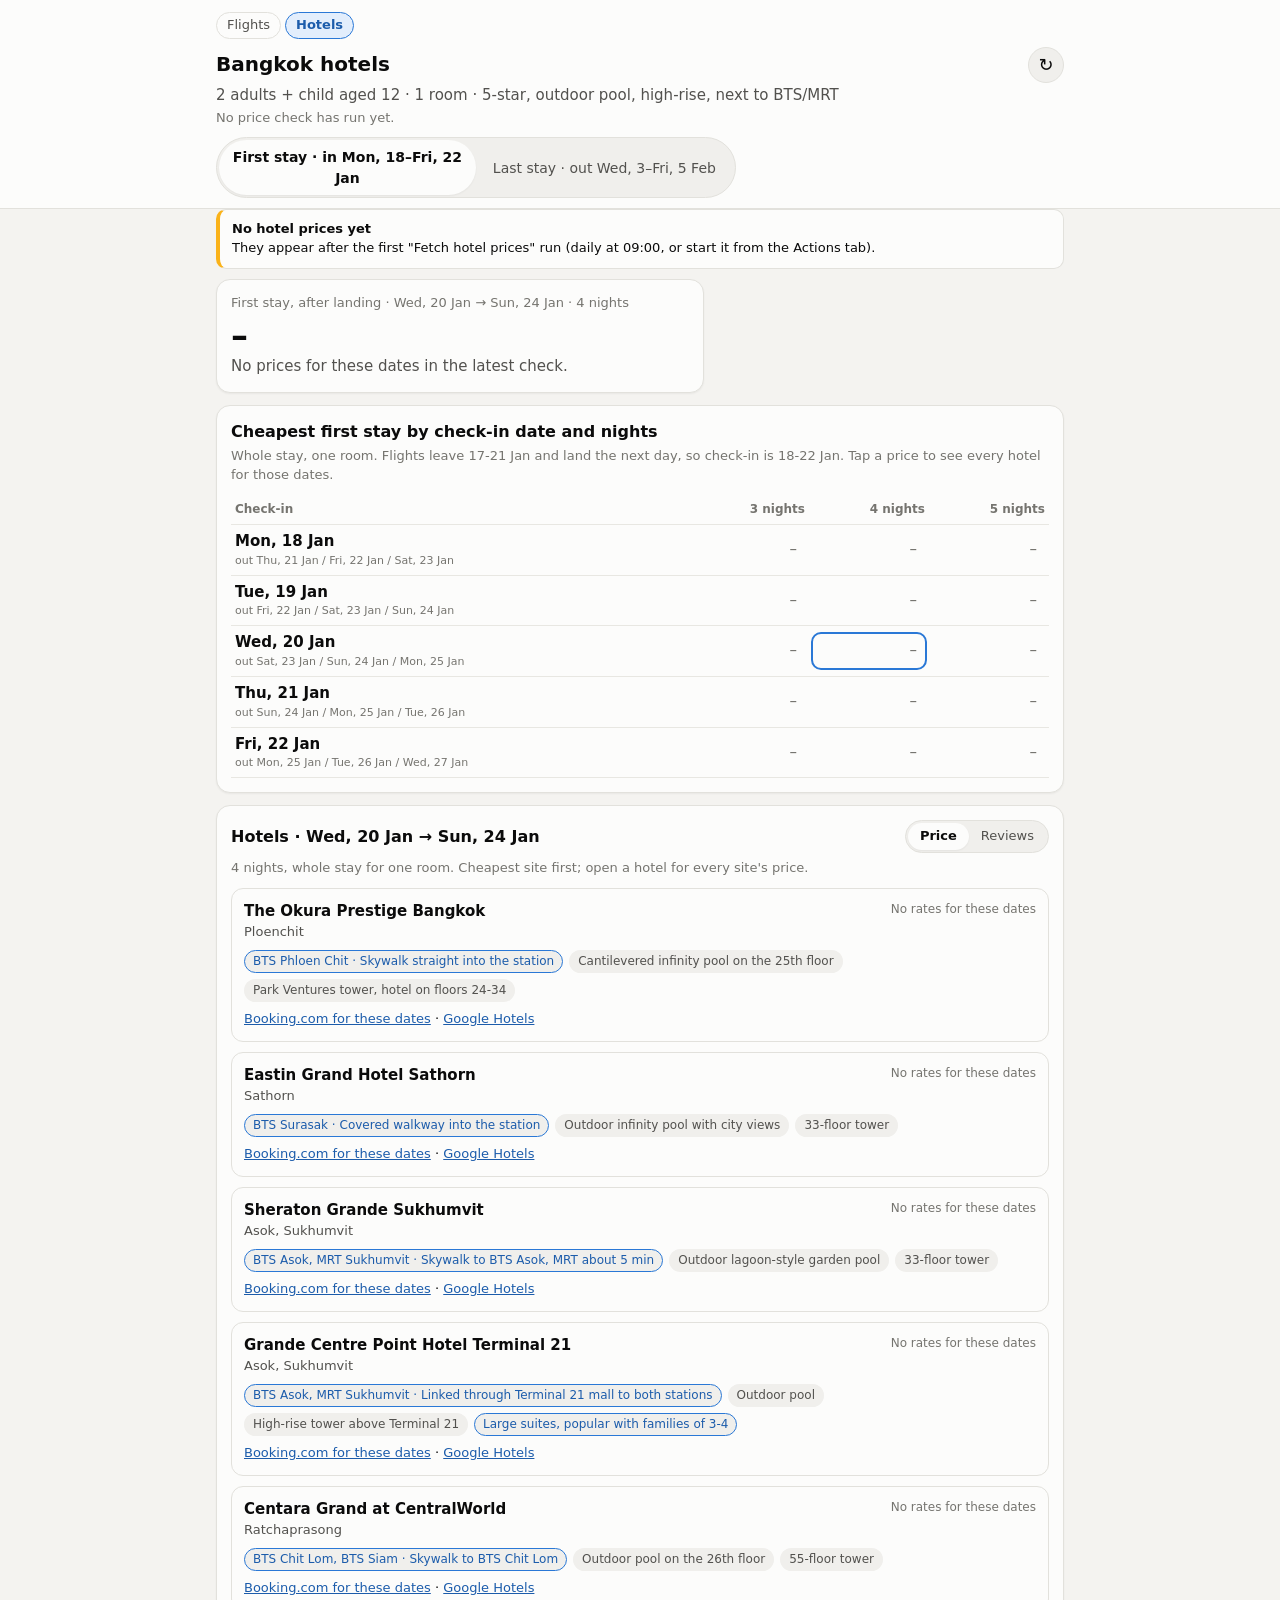
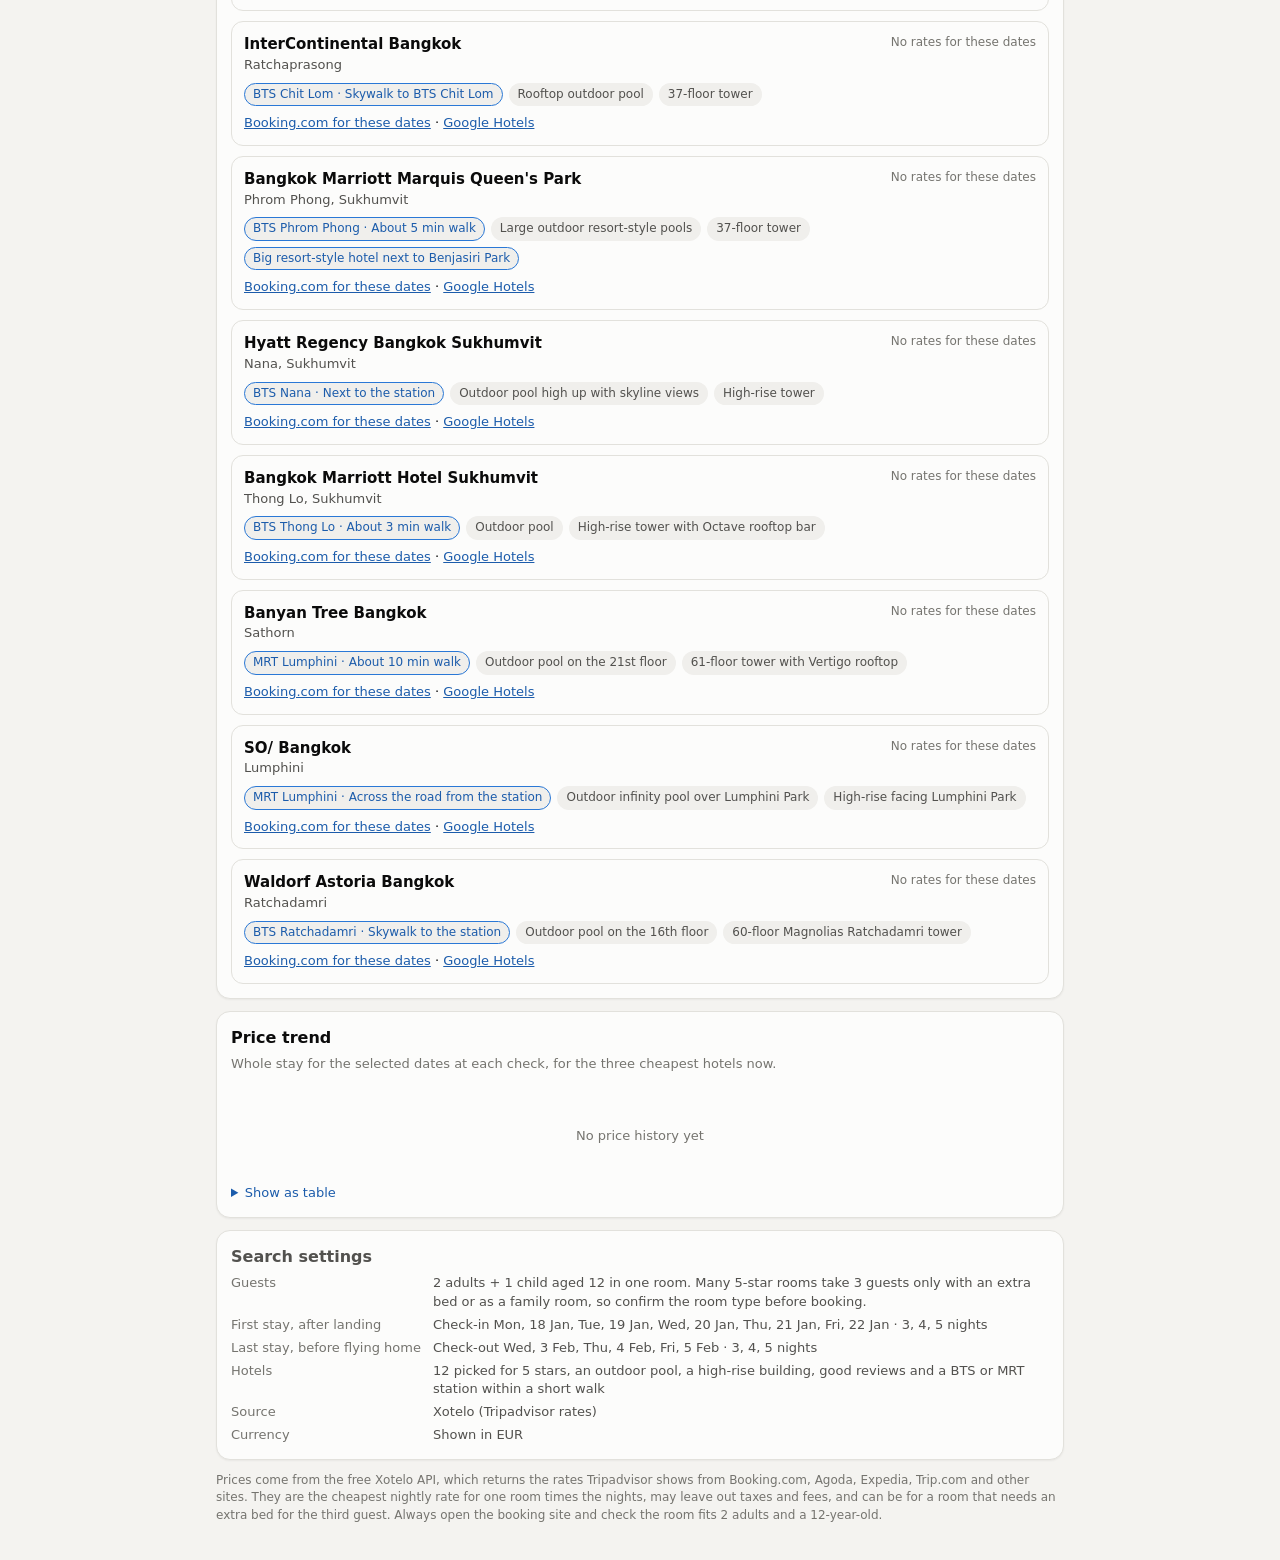
==== site/hotels.html @ 44b20171 "Add Bangkok hotel price tracker: daily fetch and a hotels dashboard page Free Xotelo API (Tripadviso" ====
<!doctype html>
<html lang="en">
<head>
  <meta charset="utf-8">
  <meta name="viewport" content="width=device-width, initial-scale=1, viewport-fit=cover">
  <title>Bangkok hotels</title>
  <meta name="robots" content="noindex">
  <meta name="theme-color" content="#fcfcfb" media="(prefers-color-scheme: light)">
  <meta name="theme-color" content="#1a1a19" media="(prefers-color-scheme: dark)">
  <link rel="icon" href="data:image/svg+xml,%3Csvg xmlns='http://www.w3.org/2000/svg' viewBox='0 0 100 100'%3E%3Ctext y='.9em' font-size='90'%3E%F0%9F%8F%A8%3C/text%3E%3C/svg%3E">
  <link rel="stylesheet" href="style.css">
</head>
<body>
  <header class="top">
    <div class="wrap">
      <nav class="page-nav" aria-label="Dashboards"><a href="./">Flights</a><span aria-current="page">Hotels</span></nav>
      <div class="top-row">
        <h1>Bangkok hotels</h1>
        <button id="refresh" class="icon-btn" type="button" aria-label="Reload data" title="Reload data">&#x21bb;</button>
      </div>
      <p class="route-name" id="guests"></p>
      <p class="meta" id="meta">Loading&hellip;</p>
      <div class="seg source-switch" role="group" aria-label="Which stay" id="stay-switch"></div>
    </div>
  </header>

  <main class="wrap" id="main">
    <div id="alerts"></div>

    <section class="hero" id="hero" aria-live="polite"></section>

    <section class="card">
      <h2 id="matrix-title">Cheapest stay by date and nights</h2>
      <p class="hint" id="matrix-hint">Whole stay, one room. Tap a price to see every hotel for those dates.</p>
      <div class="table-scroll"><table class="matrix" id="matrix"></table></div>
    </section>

    <section class="card" id="hotels-card">
      <div class="section-head">
        <h2 id="hotels-title">Hotels</h2>
        <div class="seg" role="group" aria-label="Sort hotels" id="sort-switch"></div>
      </div>
      <p class="hint" id="hotels-hint"></p>
      <ol class="options" id="hotels"></ol>
    </section>

    <section class="card">
      <div class="section-head">
        <h2>Price trend</h2>
      </div>
      <p class="hint" id="trend-hint">Whole stay for the selected dates at each check, for the three cheapest hotels now.</p>
      <div class="legend" id="trend-legend"></div>
      <div class="chart" id="chart"></div>
      <details class="table-view">
        <summary>Show as table</summary>
        <div class="table-scroll"><table class="history" id="history-table"></table></div>
      </details>
    </section>

    <section class="card small" id="search-info"></section>
  </main>

  <footer class="wrap foot">
    <p>Prices come from the free Xotelo API, which returns the rates Tripadvisor shows from Booking.com, Agoda, Expedia, Trip.com and other sites. They are the cheapest nightly rate for one room times the nights, may leave out taxes and fees, and can be for a room that needs an extra bed for the third guest. Always open the booking site and check the room fits 2 adults and a 12-year-old.</p>
  </footer>

  <div class="tooltip" id="tooltip" role="status" hidden></div>
  <script src="hotels.js" defer></script>
</body>
</html>
---- site/style.css ----
:root {
  color-scheme: light;
  --bg: #f4f3f0;
  --surface: #fcfcfb;
  --surface-2: #f0efec;
  --border: #e2e1dc;
  --text: #0b0b0b;
  --text-2: #52514e;
  --text-3: #75746f;
  --accent: #2a78d6;
  --accent-ink: #1c5cab;
  --accent-soft: #e3eefc;
  --grid: #e8e7e2;
  --series-1: #2a78d6;
  --series-2: #eb6834;
  --series-3: #1baf7a;
  --good: #0ca30c;
  --good-ink: #006300;
  --warn: #fab219;
  --warn-ink: #8a5a00;
  --bad: #d03b3b;
  --bad-ink: #b02b2b;
  --best-bg: #e5f4e5;
  --shadow: 0 1px 2px rgba(0,0,0,.05);
}
@media (prefers-color-scheme: dark) {
  :root:not([data-theme="light"]) {
    color-scheme: dark;
    --bg: #121211;
    --surface: #1a1a19;
    --surface-2: #262624;
    --border: #33332f;
    --text: #f0efec;
    --text-2: #c3c2b7;
    --text-3: #9a998f;
    --accent: #3987e5;
    --accent-ink: #86b6ef;
    --accent-soft: #1f3350;
    --grid: #2c2c29;
    --series-1: #3987e5;
    --series-2: #d95926;
    --series-3: #199e70;
    --good-ink: #5cc95c;
    --warn-ink: #fab219;
    --bad-ink: #f08080;
    --best-bg: #17321a;
    --shadow: none;
  }
}
:root[data-theme="dark"] {
  color-scheme: dark;
  --bg: #121211;
  --surface: #1a1a19;
  --surface-2: #262624;
  --border: #33332f;
  --text: #f0efec;
  --text-2: #c3c2b7;
  --text-3: #9a998f;
  --accent: #3987e5;
  --accent-ink: #86b6ef;
  --accent-soft: #1f3350;
  --grid: #2c2c29;
  --series-1: #3987e5;
  --series-2: #d95926;
  --series-3: #199e70;
  --good-ink: #5cc95c;
  --warn-ink: #fab219;
  --bad-ink: #f08080;
  --best-bg: #17321a;
  --shadow: none;
}

* { box-sizing: border-box; }
html { -webkit-text-size-adjust: 100%; }
body {
  margin: 0;
  background: var(--bg);
  color: var(--text);
  font: 15px/1.45 system-ui, -apple-system, "Segoe UI", Roboto, sans-serif;
  font-variant-numeric: tabular-nums;
}
.wrap { max-width: 880px; margin: 0 auto; padding: 0 16px; }
.sr-only { position: absolute; width: 1px; height: 1px; overflow: hidden; clip: rect(0 0 0 0); }
h1 { font-size: 20px; margin: 0; }
h2 { font-size: 16px; margin: 0 0 4px; }
a { color: var(--accent-ink); }
button { font: inherit; color: inherit; }

.top { background: var(--surface); border-bottom: 1px solid var(--border); padding: 12px 0 10px; padding-top: max(12px, env(safe-area-inset-top)); }
.top-row { display: flex; align-items: center; justify-content: space-between; gap: 8px; }
.icon-btn { border: 1px solid var(--border); background: var(--surface-2); border-radius: 999px; width: 36px; height: 36px; font-size: 18px; cursor: pointer; }
.icon-btn.spin { animation: spin .8s linear infinite; }
@keyframes spin { to { transform: rotate(360deg); } }
.route-pick select { margin-top: 6px; width: 100%; padding: 8px; border-radius: 8px; border: 1px solid var(--border); background: var(--surface-2); color: var(--text); font: inherit; }
.route-name { margin: 2px 0 0; color: var(--text-2); }
.meta { margin: 2px 0 0; color: var(--text-3); font-size: 13px; }

main { padding-top: 12px; padding-bottom: 8px; }
.card { background: var(--surface); border: 1px solid var(--border); border-radius: 14px; padding: 14px; margin-bottom: 12px; box-shadow: var(--shadow); }
.card.small { font-size: 13px; color: var(--text-2); }
.hint { margin: 0 0 10px; color: var(--text-3); font-size: 13px; }
.section-head { display: flex; align-items: center; justify-content: space-between; gap: 8px; flex-wrap: wrap; margin-bottom: 6px; }
.section-head h2 { margin: 0; }
.count { color: var(--text-3); font-size: 13px; }

.alert { border-radius: 10px; padding: 10px 12px; margin-bottom: 10px; font-size: 13px; border: 1px solid var(--border); background: var(--surface); }
.alert b { display: block; }
.alert.warn { border-left: 4px solid var(--warn); }
.alert.err { border-left: 4px solid var(--bad); }

/* hero */
.hero { display: grid; grid-template-columns: 1fr; gap: 12px; margin-bottom: 12px; }
@media (min-width: 640px) { .hero { grid-template-columns: 1.4fr 1fr; } }
.hero-main { background: var(--surface); border: 1px solid var(--border); border-radius: 14px; padding: 14px; box-shadow: var(--shadow); }
.hero-label { font-size: 13px; color: var(--text-3); }
.hero-price { font-size: 34px; font-weight: 700; line-height: 1.1; margin: 4px 0 2px; letter-spacing: -.5px; }
.hero-pp { color: var(--text-2); }
.hero-what { margin-top: 8px; display: flex; flex-wrap: wrap; gap: 6px; align-items: center; }
.hero-route { margin-top: 8px; }
.hero-side { display: grid; grid-template-columns: 1fr 1fr; gap: 12px; }
.stat { background: var(--surface); border: 1px solid var(--border); border-radius: 14px; padding: 12px; box-shadow: var(--shadow); }
.stat .v { font-size: 20px; font-weight: 650; margin-top: 2px; }
.stat .s { font-size: 12px; color: var(--text-3); }
.delta-down { color: var(--good-ink); }
.delta-up { color: var(--bad-ink); }

/* badges */
.badge { display: inline-flex; align-items: center; gap: 4px; font-size: 12px; padding: 2px 8px; border-radius: 999px; background: var(--surface-2); color: var(--text-2); white-space: nowrap; border: 1px solid transparent; }
.badge.src-api { border-color: var(--border); }
.badge.src-scraper { border-color: var(--border); border-style: dashed; }
.badge.flex { color: var(--accent-ink); border-color: var(--accent); }
.badge.long { color: var(--warn-ink); border-color: var(--warn); }
.bag::before { content: ""; width: 8px; height: 8px; border-radius: 50%; display: inline-block; background: var(--text-3); }
.bag.included::before { background: var(--good); }
.bag.fare-dependent::before { background: var(--warn); }
.bag.extra::before { background: var(--bad); }
.bag.included { color: var(--good-ink); }
.bag.fare-dependent { color: var(--warn-ink); }
.bag.extra { color: var(--bad-ink); }

/* matrix */
.table-scroll { overflow-x: auto; -webkit-overflow-scrolling: touch; }
table { border-collapse: collapse; width: 100%; }
.matrix th, .matrix td { padding: 6px 4px; text-align: right; border-bottom: 1px solid var(--grid); }
.matrix th:first-child, .matrix td:first-child { text-align: left; }
.matrix thead th { font-size: 12px; color: var(--text-3); font-weight: 600; }
.matrix td button { white-space: nowrap; border: 0; background: none; padding: 6px 8px; border-radius: 8px; cursor: pointer; width: 100%; text-align: right; }
.matrix td button:hover { background: var(--surface-2); }
.matrix td button.active { outline: 2px solid var(--accent); }
.matrix td.best button { background: var(--best-bg); font-weight: 700; }
.matrix .sub { white-space: normal; display: block; font-size: 11px; color: var(--text-3); font-weight: 400; }
.matrix .ap { font-weight: 600; }
.matrix .ap small { display: block; color: var(--text-3); font-weight: 400; font-size: 11px; }
.matrix .none { color: var(--text-3); }

/* filters */
.filters { display: flex; flex-direction: column; gap: 8px; margin: 8px 0 12px; }
.chips { display: flex; gap: 6px; overflow-x: auto; padding-bottom: 2px; scrollbar-width: none; }
.chips::-webkit-scrollbar { display: none; }
.chip { flex: none; border: 1px solid var(--border); background: var(--surface); border-radius: 999px; padding: 6px 12px; font-size: 13px; cursor: pointer; white-space: nowrap; }
.chip[aria-pressed="true"] { background: var(--accent-soft); border-color: var(--accent); color: var(--accent-ink); font-weight: 600; }
.chip-label { flex: none; align-self: center; font-size: 12px; color: var(--text-3); min-width: 52px; }

/* options */
.options { list-style: none; margin: 0; padding: 0; display: flex; flex-direction: column; gap: 10px; }
.opt { border: 1px solid var(--border); border-radius: 12px; padding: 12px; background: var(--surface); }
.opt.top { border-color: var(--good); }
.opt-head { display: flex; justify-content: space-between; gap: 10px; align-items: flex-start; }
.opt-air { font-weight: 650; }
.opt-route { color: var(--text-2); font-size: 13px; }
.opt-price { text-align: right; flex: none; }
.opt-price .t { font-size: 20px; font-weight: 700; }
.opt-price .p { font-size: 12px; color: var(--text-3); }
.opt-badges { display: flex; flex-wrap: wrap; gap: 6px; margin-top: 8px; }
.opt details { margin-top: 8px; }
.opt summary { cursor: pointer; color: var(--accent-ink); font-size: 13px; }
.legs { margin: 8px 0 0; padding: 0; list-style: none; font-size: 13px; }
.legs li { padding: 4px 0; border-top: 1px dashed var(--grid); }
.legs .dir { font-weight: 600; margin-top: 6px; border: 0; }
.legs .lay { color: var(--text-3); }
.opt-note { font-size: 12px; color: var(--text-3); margin-top: 6px; }
.opt-links { margin-top: 8px; font-size: 13px; }
.more-btn { margin-top: 12px; width: 100%; padding: 10px; border-radius: 10px; border: 1px solid var(--border); background: var(--surface-2); cursor: pointer; }
.empty { color: var(--text-3); padding: 12px 0; }

/* segmented control */
.seg { display: inline-flex; border: 1px solid var(--border); border-radius: 999px; padding: 2px; background: var(--surface-2); }
.seg button { border: 0; background: none; padding: 4px 12px; border-radius: 999px; font-size: 13px; cursor: pointer; color: var(--text-2); }
.seg button[aria-pressed="true"] { background: var(--surface); color: var(--text); font-weight: 600; box-shadow: var(--shadow); }

.source-switch { display: flex; width: 100%; margin-top: 10px; }
.source-switch[hidden] { display: none; }
@media (min-width: 640px) { #flex-switch { margin-left: 8px; } }
.source-switch button { flex: 1; padding: 7px 8px; font-size: 14px; }
.source-switch .n { font-size: 11px; color: var(--text-3); font-weight: 400; }
@media (min-width: 640px) { .source-switch { display: inline-flex; width: auto; } }

/* chart */
.legend { display: flex; flex-wrap: wrap; gap: 12px; font-size: 13px; color: var(--text-2); margin-bottom: 12px; }
.legend span { display: inline-flex; align-items: center; gap: 6px; }
.legend i { width: 14px; height: 3px; border-radius: 2px; display: inline-block; }
.chart { position: relative; width: 100%; touch-action: pan-y; }
.chart svg { display: block; width: 100%; height: auto; overflow: visible; }
.chart .grid line { stroke: var(--grid); stroke-width: 1; }
.chart .axis text { fill: var(--text-3); font-size: 11px; }
.chart .line { fill: none; stroke-width: 2; stroke-linejoin: round; stroke-linecap: round; }
.chart .dot { stroke: var(--surface); stroke-width: 2; }
.chart .end-label { font-size: 11px; fill: var(--text-2); }
.chart .xhair { stroke: var(--text-3); stroke-width: 1; stroke-dasharray: 3 3; }
.chart .empty-msg { fill: var(--text-3); font-size: 13px; }
.history th, .history td { padding: 4px 6px; border-bottom: 1px solid var(--grid); text-align: right; font-size: 13px; white-space: nowrap; }
.history th:first-child, .history td:first-child { text-align: left; }
.table-view { margin-top: 8px; }
.table-view summary { cursor: pointer; color: var(--accent-ink); font-size: 13px; }

.tooltip { position: fixed; z-index: 10; pointer-events: none; background: var(--surface); color: var(--text); border: 1px solid var(--border); border-radius: 10px; padding: 8px 10px; font-size: 12px; box-shadow: 0 4px 16px rgba(0,0,0,.15); min-width: 140px; }
.tooltip .tt-h { color: var(--text-3); margin-bottom: 4px; }
.tooltip .tt-r { display: flex; justify-content: space-between; gap: 12px; align-items: center; }
.tooltip .tt-r i { width: 10px; height: 3px; border-radius: 2px; display: inline-block; margin-right: 6px; }

.info-grid { display: grid; grid-template-columns: auto 1fr; gap: 4px 12px; margin: 6px 0 0; }
.info-grid dt { color: var(--text-3); }
.info-grid dd { margin: 0; }
.foot { color: var(--text-3); font-size: 12px; padding-bottom: max(24px, env(safe-area-inset-bottom)); }
@media (max-width: 480px) {
  .matrix td button { padding: 6px 4px; font-size: 13px; }
  .matrix thead th { font-size: 11px; }
}

/* links between the flight and hotel pages */
.page-nav { display: flex; gap: 4px; margin-bottom: 8px; font-size: 13px; }
.page-nav a, .page-nav span { padding: 3px 10px; border-radius: 999px; border: 1px solid var(--border); text-decoration: none; color: var(--text-2); }
.page-nav a:hover { background: var(--surface-2); }
.page-nav [aria-current] { background: var(--accent-soft); border-color: var(--accent); color: var(--accent-ink); font-weight: 600; }
.badge.rating { color: var(--good-ink); border-color: var(--good); }
.badge.transit { color: var(--accent-ink); border-color: var(--accent); }
.opt-badges .badge, .hero-what .badge { white-space: normal; }
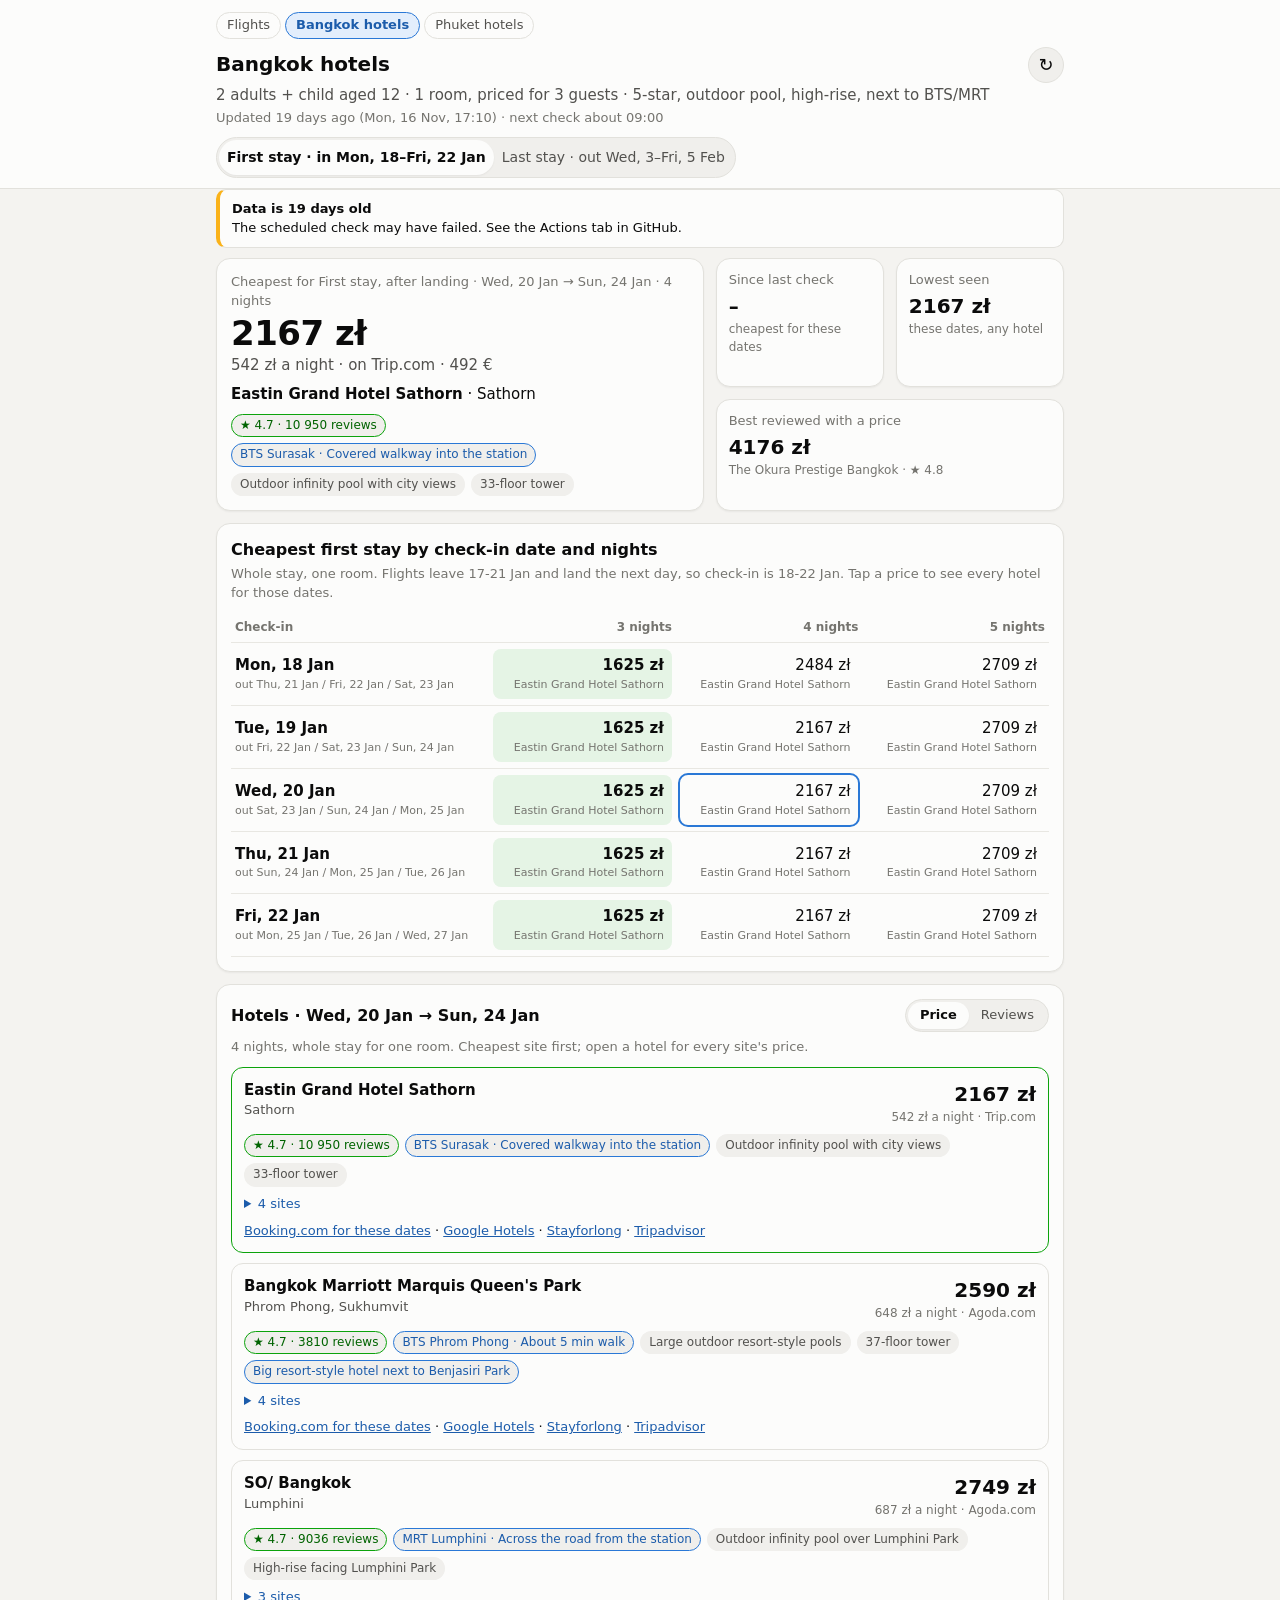
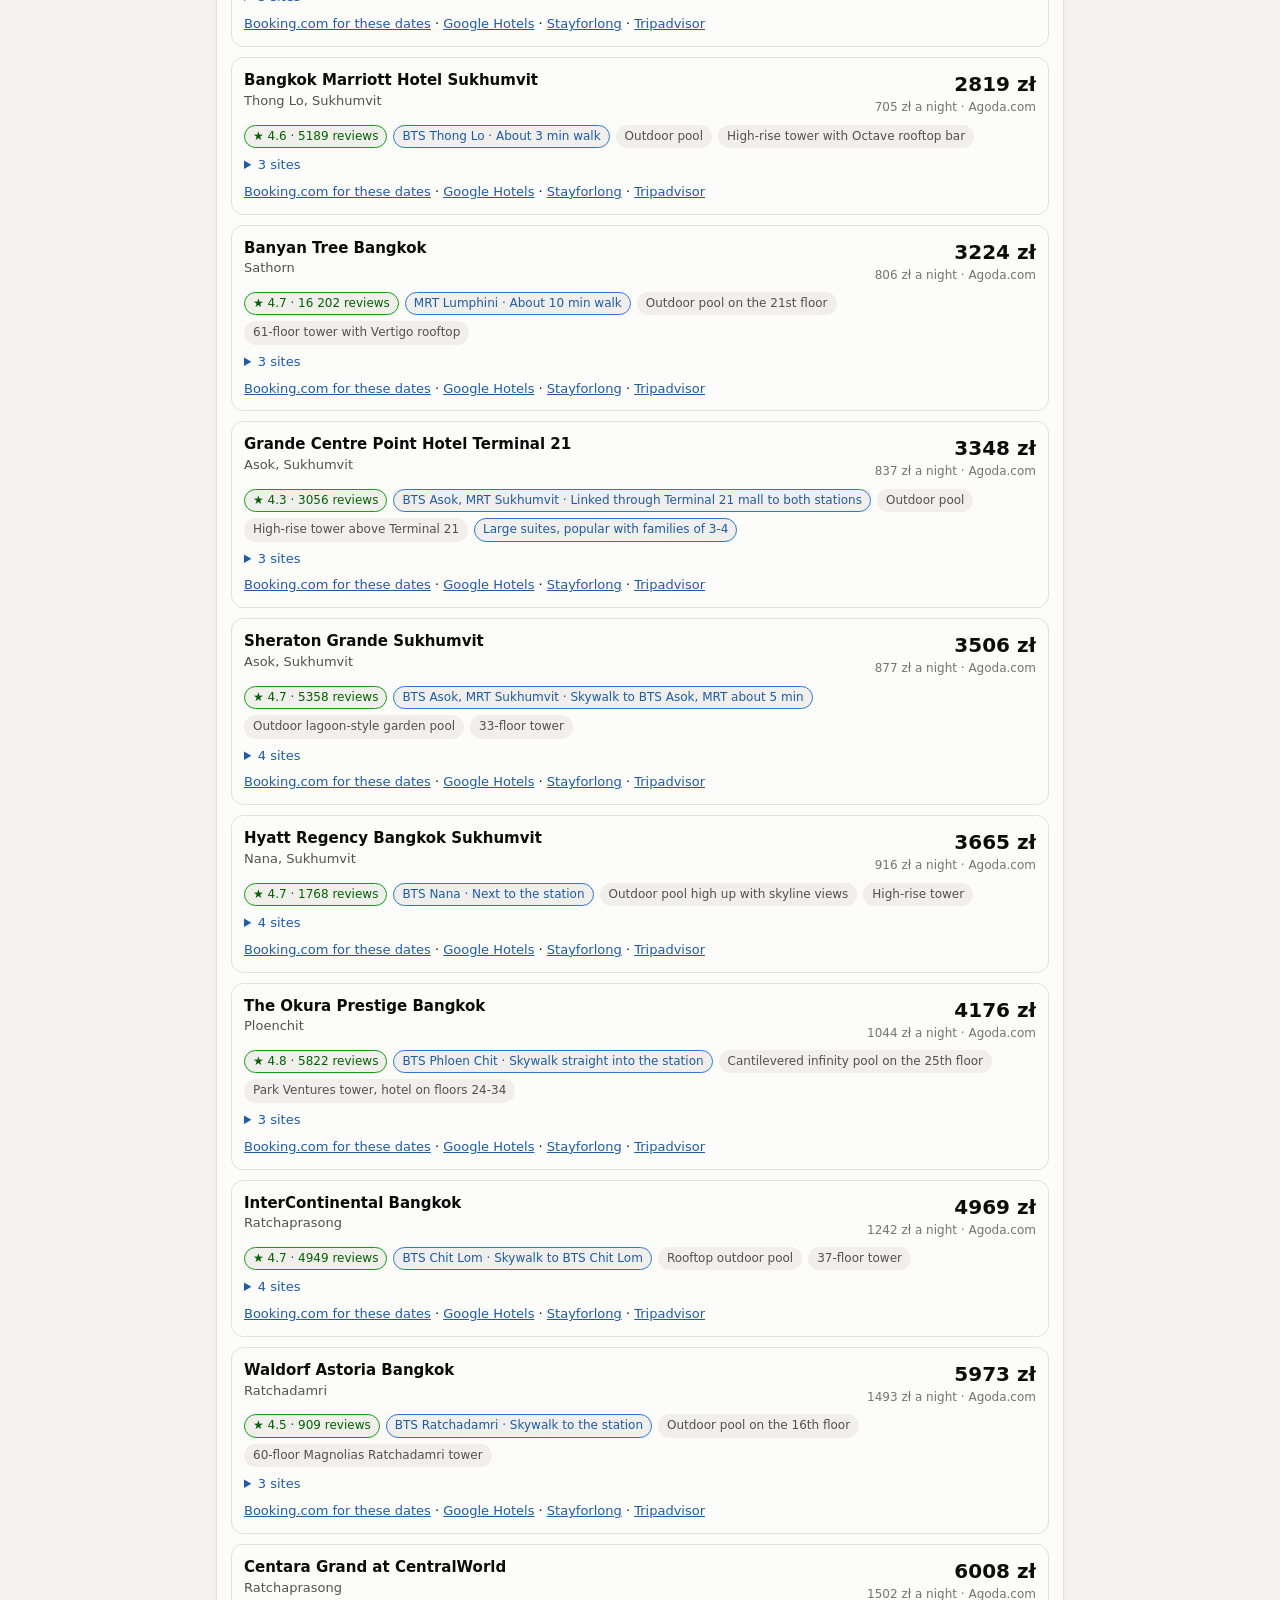
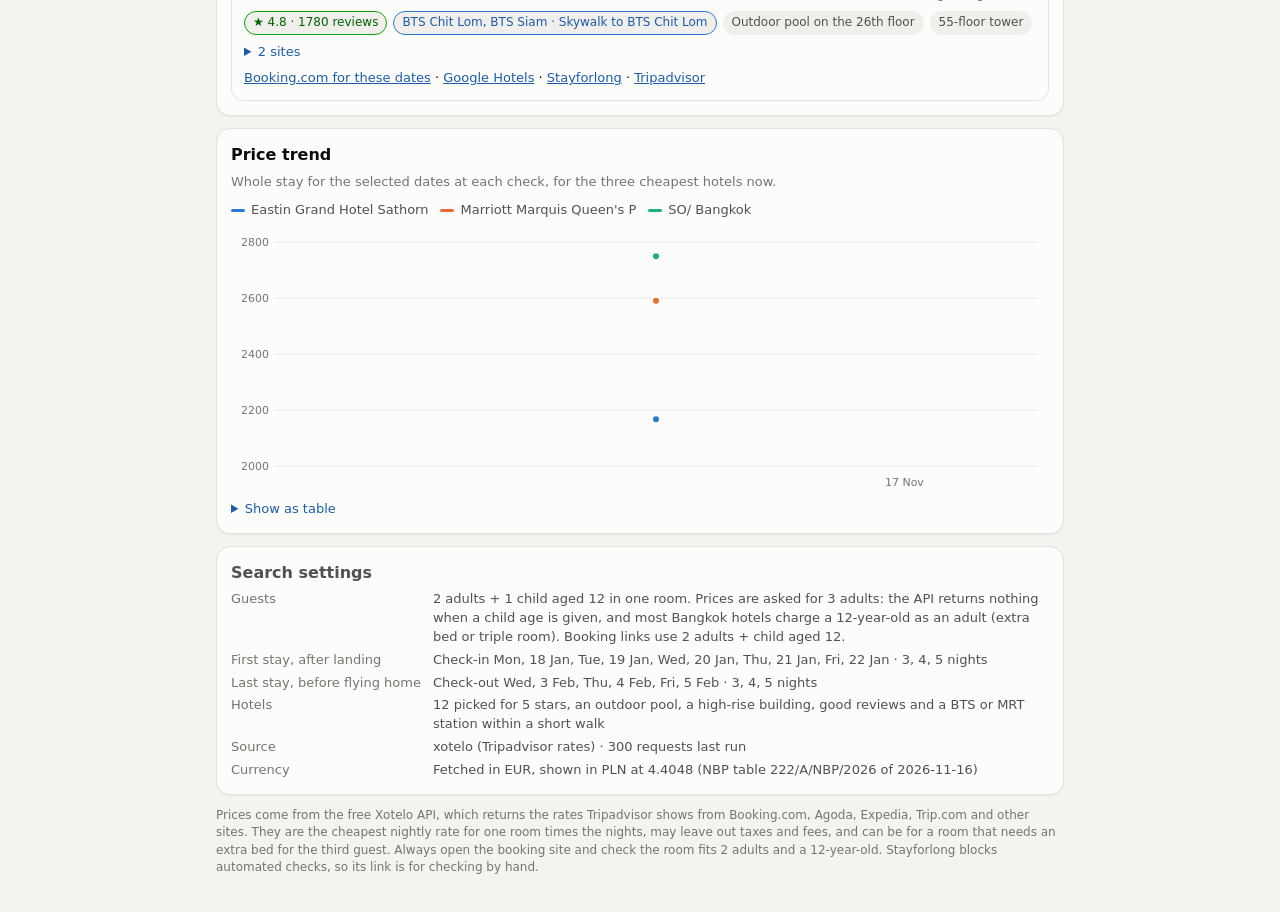
==== commit f3bdca76: "Add a Phuket hotels page for the nights between the Bangkok stays; Stayforlong links The fetcher tak" ====
--- a/site/hotels.html
+++ b/site/hotels.html
@@ -10,10 +10,10 @@
   <link rel="icon" href="data:image/svg+xml,%3Csvg xmlns='http://www.w3.org/2000/svg' viewBox='0 0 100 100'%3E%3Ctext y='.9em' font-size='90'%3E%F0%9F%8F%A8%3C/text%3E%3C/svg%3E">
   <link rel="stylesheet" href="style.css">
 </head>
-<body>
+<body data-config="config/hotels.json" data-dir="data/hotels">
   <header class="top">
     <div class="wrap">
-      <nav class="page-nav" aria-label="Dashboards"><a href="./">Flights</a><span aria-current="page">Hotels</span></nav>
+      <nav class="page-nav" aria-label="Dashboards"><a href="./">Flights</a><span aria-current="page">Bangkok hotels</span><a href="phuket.html">Phuket hotels</a></nav>
       <div class="top-row">
         <h1>Bangkok hotels</h1>
         <button id="refresh" class="icon-btn" type="button" aria-label="Reload data" title="Reload data">&#x21bb;</button>
@@ -61,7 +61,7 @@
   </main>
 
   <footer class="wrap foot">
-    <p>Prices come from the free Xotelo API, which returns the rates Tripadvisor shows from Booking.com, Agoda, Expedia, Trip.com and other sites. They are the cheapest nightly rate for one room times the nights, may leave out taxes and fees, and can be for a room that needs an extra bed for the third guest. Always open the booking site and check the room fits 2 adults and a 12-year-old.</p>
+    <p>Prices come from the free Xotelo API, which returns the rates Tripadvisor shows from Booking.com, Agoda, Expedia, Trip.com and other sites. They are the cheapest nightly rate for one room times the nights, may leave out taxes and fees, and can be for a room that needs an extra bed for the third guest. Always open the booking site and check the room fits 2 adults and a 12-year-old. Stayforlong blocks automated checks, so its link is for checking by hand.</p>
   </footer>
 
   <div class="tooltip" id="tooltip" role="status" hidden></div>
--- a/site/style.css
+++ b/site/style.css
@@ -228,10 +228,11 @@
 }
 
 /* links between the flight and hotel pages */
-.page-nav { display: flex; gap: 4px; margin-bottom: 8px; font-size: 13px; }
+.page-nav { display: flex; flex-wrap: wrap; gap: 4px; margin-bottom: 8px; font-size: 13px; }
 .page-nav a, .page-nav span { padding: 3px 10px; border-radius: 999px; border: 1px solid var(--border); text-decoration: none; color: var(--text-2); }
 .page-nav a:hover { background: var(--surface-2); }
 .page-nav [aria-current] { background: var(--accent-soft); border-color: var(--accent); color: var(--accent-ink); font-weight: 600; }
 .badge.rating { color: var(--good-ink); border-color: var(--good); }
 .badge.transit { color: var(--accent-ink); border-color: var(--accent); }
 .opt-badges .badge, .hero-what .badge { white-space: normal; }
+@media (min-width: 640px) { #stay-switch button { white-space: nowrap; } }
